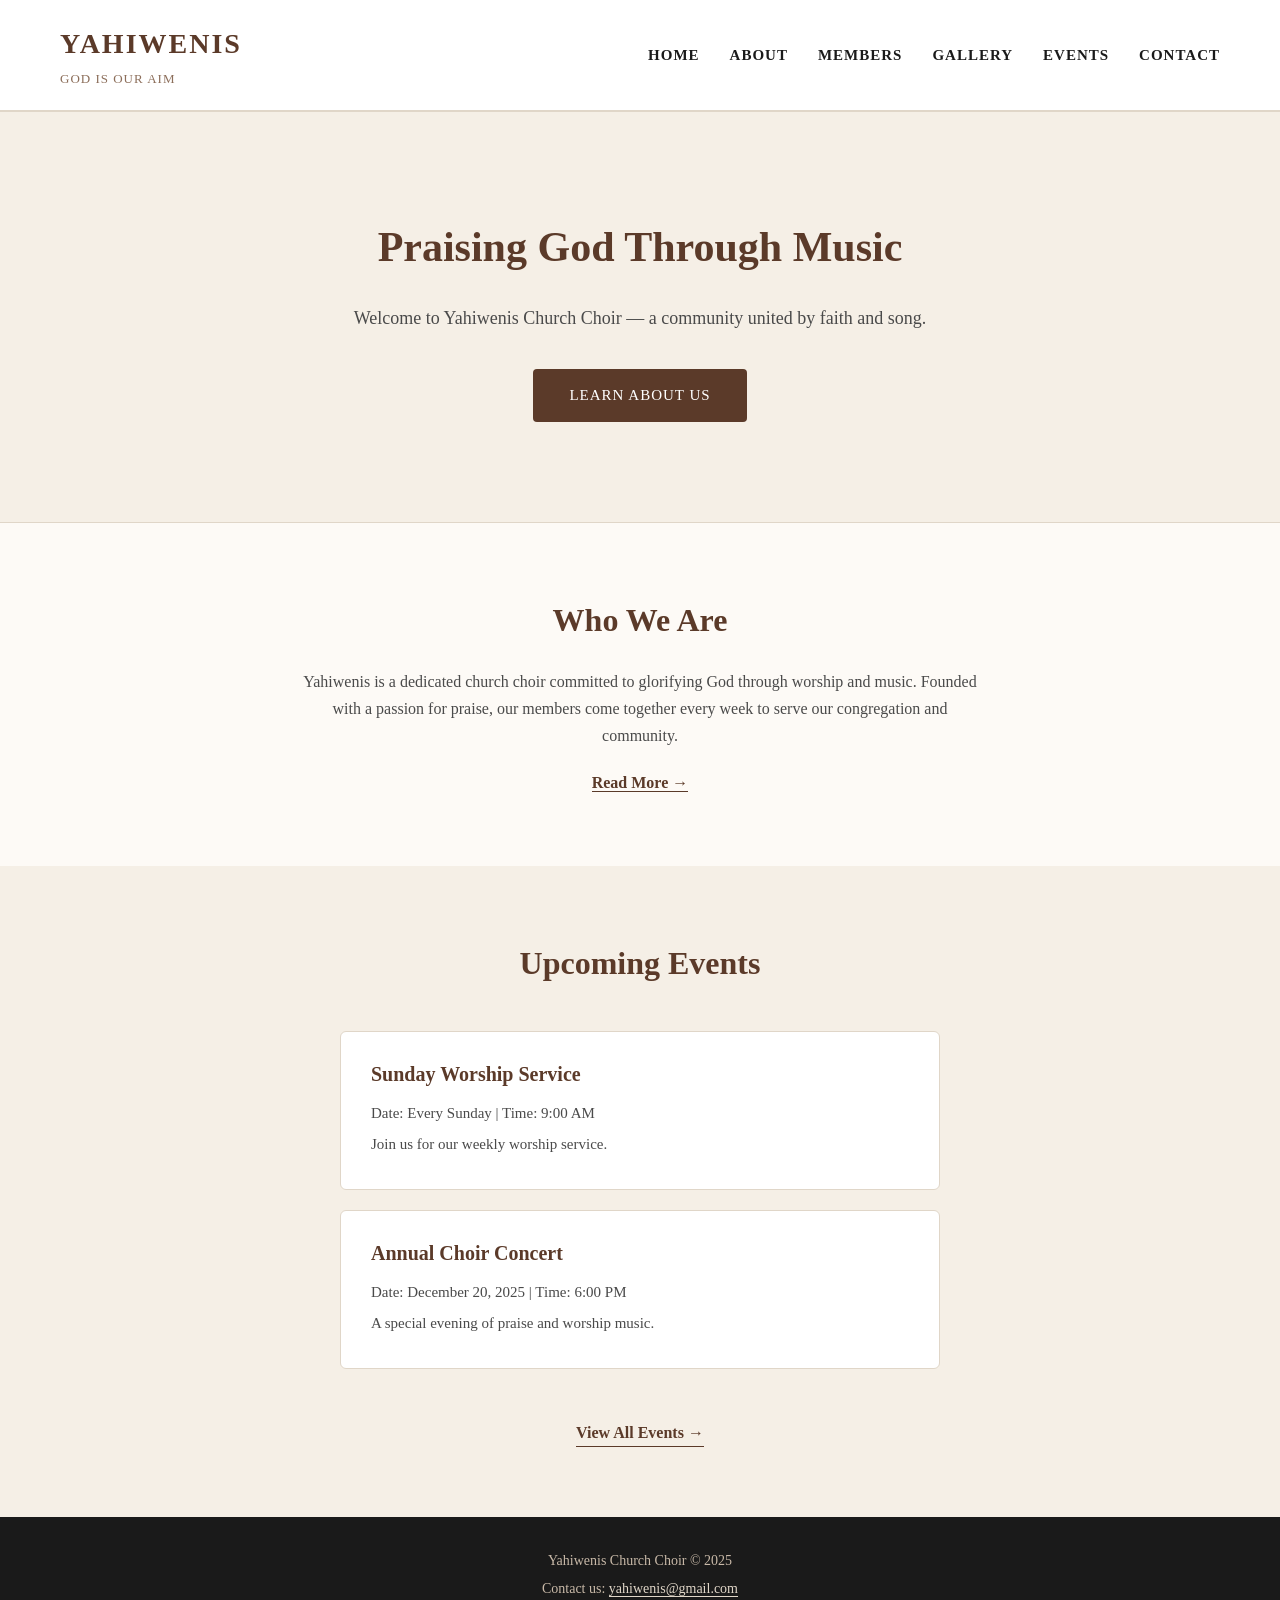
==== index.html @ bdcddf82 "Initial commit - Yahiwenis Choir website" ====
<!DOCTYPE html>
<html lang="en">

  <head>
    <meta charset="UTF-8">
    <meta name="viewport" content="width=device-width, initial-scale=1.0">
    <meta name="description" content="Yahiwenis Church Choir - Praising God through music">
    <title>Yahiwenis Church Choir</title>
    <link rel="stylesheet" href="styles.css">
  </head>

  <body>

    <!-- HEADER & NAVIGATION -->
    <header>
      <div class="logo">
        <h1>YAHIWENIS</h1>
        <p>GOD IS OUR AIM</p>
      </div>

      <nav>
        <ul>
          <li><a href="index.html">Home</a></li>
          <li><a href="about.html">About</a></li>
          <li><a href="members.html">Members</a></li>
          <li><a href="gallery.html">Gallery</a></li>
          <li><a href="events.html">Events</a></li>
          <li><a href="contact.html">Contact</a></li>
        </ul>
      </nav>
    </header>

     
    <main>

      
      <section class="hero">
        <h2>Praising God Through Music</h2>
        <p>Welcome to Yahiwenis Church Choir — a community united by faith and song.</p>
        <a href="about.html" class="btn">Learn About Us</a>
      </section>

      
      <section class="about-preview">
        <h2>Who We Are</h2>
        <p>
          Yahiwenis is a dedicated church choir committed to glorifying God 
          through worship and music. Founded with a passion for praise, 
          our members come together every week to serve our congregation 
          and community.
        </p>
        <a href="about.html">Read More →</a>
      </section>

      
      <section class="events-preview">
        <h2>Upcoming Events</h2>

        <article class="event-card">
          <h3>Sunday Worship Service</h3>
          <p>Date: Every Sunday | Time: 9:00 AM</p>
          <p>Join us for our weekly worship service.</p>
        </article>

        <article class="event-card">
          <h3>Annual Choir Concert</h3>
          <p>Date: December 20, 2025 | Time: 6:00 PM</p>
          <p>A special evening of praise and worship music.</p>
        </article>

        <a href="events.html">View All Events →</a>
      </section>

    </main>

     
    <footer>
      <p>Yahiwenis Church Choir &copy; 2025</p>
      <p>Contact us: <a href="mailto:yahiwenis@gmail.com">yahiwenis@gmail.com</a></p>
    </footer>
   <script src="yahiwenis.js"></script>

  </body>

</html>
---- styles.css ----
/* ===== BASE RESET ===== */
* {
  margin: 0;
  padding: 0;
  box-sizing: border-box;
}

body {
  font-family: 'Georgia', serif;
  background-color: #fdfaf6;
  color: #1a1a1a;
  line-height: 1.7;
}

a {
  text-decoration: none;
  color: inherit;
}

ul {
  list-style: none;
}
/* ===== HEADER ===== */
header {
  display: flex;
  justify-content: space-between;
  align-items: center;
  padding: 20px 60px;
  background-color: #ffffff;
  border-bottom: 2px solid #e0d6c8;
  position: sticky;
  top: 0;
  z-index: 100;
}

.logo h1 {
  font-size: 28px;
  color: #5b3a29;
  letter-spacing: 2px;
  text-transform: uppercase;
}

.logo p {
  font-size: 13px;
  color: #8c6e5a;
  letter-spacing: 1px;
}

nav ul {
  display: flex;
  gap: 30px;
}

nav ul li a {
  font-size: 15px;
  color: #1a1a1a;
  font-weight: bold;
  letter-spacing: 1px;
  text-transform: uppercase;
  padding-bottom: 4px;
  border-bottom: 2px solid transparent;
  transition: all 0.3s ease;
}

nav ul li a:hover {
  color: #5b3a29;
  border-bottom: 2px solid #5b3a29;
}
/* ===== HERO ===== */
.hero {
  text-align: center;
  padding: 100px 60px;
  background-color: #f5efe6;
  border-bottom: 1px solid #e0d6c8;
}

.hero h2 {
  font-size: 42px;
  color: #5b3a29;
  margin-bottom: 20px;
}

.hero p {
  font-size: 18px;
  color: #4a4a4a;
  margin-bottom: 35px;
  max-width: 600px;
  margin-left: auto;
  margin-right: auto;
}

.btn {
  display: inline-block;
  padding: 14px 36px;
  background-color: #5b3a29;
  color: #ffffff;
  border-radius: 4px;
  font-size: 15px;
  letter-spacing: 1px;
  text-transform: uppercase;
  transition: background-color 0.3s ease;
}

.btn:hover {
  background-color: #3d2519;
}
/* ===== ABOUT PREVIEW ===== */
.about-preview {
  padding: 70px 60px;
  max-width: 800px;
  margin: 0 auto;
  text-align: center;
}

.about-preview h2 {
  font-size: 32px;
  color: #5b3a29;
  margin-bottom: 20px;
}

.about-preview p {
  font-size: 16px;
  color: #4a4a4a;
  margin-bottom: 20px;
}

.about-preview a {
  color: #5b3a29;
  font-weight: bold;
  border-bottom: 1px solid #5b3a29;
}

/* ===== EVENTS PREVIEW ===== */
.events-preview {
  padding: 70px 60px;
  background-color: #f5efe6;
  text-align: center;
}

.events-preview h2 {
  font-size: 32px;
  color: #5b3a29;
  margin-bottom: 40px;
}

.events-preview > a {
  display: inline-block;
  margin-top: 30px;
  color: #5b3a29;
  font-weight: bold;
  border-bottom: 1px solid #5b3a29;
}

.event-card {
  background-color: #ffffff;
  border: 1px solid #e0d6c8;
  border-radius: 6px;
  padding: 25px 30px;
  margin: 0 auto 20px auto;
  max-width: 600px;
  text-align: left;
}

.event-card h3 {
  font-size: 20px;
  color: #5b3a29;
  margin-bottom: 10px;
}

.event-card p {
  font-size: 15px;
  color: #4a4a4a;
  margin-bottom: 6px;
}
/* ===== FOOTER ===== */
footer {
  text-align: center;
  padding: 30px 60px;
  background-color: #1a1a1a;
  color: #c8b9a8;
  font-size: 14px;
  line-height: 2;
}

footer a {
  color: #e0d6c8;
  border-bottom: 1px solid #e0d6c8;
}
/* ===== PAGE HERO (shared across all inner pages) ===== */
.page-hero {
  text-align: center;
  padding: 60px 60px;
  background-color: #f5efe6;
  border-bottom: 1px solid #e0d6c8;
}

.page-hero h2 {
  font-size: 36px;
  color: #5b3a29;
  margin-bottom: 10px;
}

.page-hero p {
  font-size: 16px;
  color: #6b6b6b;
}

/* ===== ABOUT STORY ===== */
.about-story {
  max-width: 800px;
  margin: 0 auto;
  padding: 70px 60px;
}

.about-block {
  margin-bottom: 50px;
}

.about-block h3 {
  font-size: 24px;
  color: #5b3a29;
  margin-bottom: 15px;
  padding-bottom: 8px;
  border-bottom: 1px solid #e0d6c8;
}

.about-block p {
  font-size: 16px;
  color: #4a4a4a;
  margin-bottom: 12px;
}

/* ===== QUOTE SECTION ===== */
.quote-section {
  background-color: #5b3a29;
  text-align: center;
  padding: 60px 60px;
}

.quote-section blockquote {
  font-size: 22px;
  color: #fdfaf6;
  font-style: italic;
  max-width: 700px;
  margin: 0 auto 15px auto;
  line-height: 1.8;
}

.quote-section cite {
  font-size: 15px;
  color: #e0d6c8;
}
/* ===== MEMBERS SECTION ===== */
.members-section {
  padding: 70px 60px;
  max-width: 1100px;
  margin: 0 auto;
}

.members-group-title {
  font-size: 22px;
  color: #5b3a29;
  margin-bottom: 25px;
  padding-bottom: 8px;
  border-bottom: 1px solid #e0d6c8;
}

.members-grid {
  display: grid;
  grid-template-columns: repeat(3, 1fr);
  gap: 25px;
  margin-bottom: 50px;
}

.member-card {
  background-color: #ffffff;
  border: 1px solid #e0d6c8;
  border-radius: 8px;
  padding: 25px 20px;
  text-align: center;
  transition: box-shadow 0.3s ease;
}

.member-card:hover {
  box-shadow: 0 4px 16px rgba(0, 0, 0, 0.1);
}

.member-photo {
  width: 90px;
  height: 90px;
  border-radius: 50%;
  margin: 0 auto 15px auto;
}

.member-photo.placeholder {
  background-color: #e0d6c8;
  border: 2px solid #c8b9a8;
}

.member-card h4 {
  font-size: 17px;
  color: #1a1a1a;
  margin-bottom: 5px;
}

.member-role {
  font-size: 13px;
  color: #5b3a29;
  font-weight: bold;
  text-transform: uppercase;
  letter-spacing: 1px;
  margin-bottom: 10px;
}

.member-bio {
  font-size: 14px;
  color: #6b6b6b;
  line-height: 1.6;
}
/* ===== EVENTS SECTION ===== */
.events-section {
  padding: 70px 60px;
  max-width: 900px;
  margin: 0 auto;
}

.past-events {
  background-color: #f5efe6;
  max-width: 100%;
  padding: 70px 60px;
}

.past-events .events-list {
  max-width: 900px;
  margin: 0 auto;
}

.events-group-title {
  font-size: 22px;
  color: #5b3a29;
  margin-bottom: 30px;
  padding-bottom: 8px;
  border-bottom: 1px solid #e0d6c8;
}

.events-list {
  display: flex;
  flex-direction: column;
  gap: 20px;
}

.event-detail-card {
  display: flex;
  gap: 25px;
  background-color: #ffffff;
  border: 1px solid #e0d6c8;
  border-radius: 8px;
  padding: 25px;
  transition: box-shadow 0.3s ease;
}

.event-detail-card:hover {
  box-shadow: 0 4px 16px rgba(0, 0, 0, 0.1);
}

.event-detail-card.past {
  opacity: 0.75;
}

.event-date {
  display: flex;
  flex-direction: column;
  align-items: center;
  justify-content: center;
  background-color: #5b3a29;
  color: #ffffff;
  border-radius: 6px;
  min-width: 65px;
  padding: 10px;
  text-align: center;
}

.event-date.past-date {
  background-color: #a08070;
}

.event-day {
  font-size: 28px;
  font-weight: bold;
  line-height: 1;
}

.event-month {
  font-size: 13px;
  text-transform: uppercase;
  letter-spacing: 1px;
  margin-top: 4px;
}

.event-info h4 {
  font-size: 19px;
  color: #1a1a1a;
  margin-bottom: 6px;
}

.event-meta {
  font-size: 13px;
  color: #5b3a29;
  font-weight: bold;
  text-transform: uppercase;
  letter-spacing: 1px;
  margin-bottom: 10px;
}

.event-info p {
  font-size: 15px;
  color: #4a4a4a;
  line-height: 1.7;
}
/* ===== GALLERY SECTION ===== */
.gallery-section {
  padding: 70px 60px;
  max-width: 1100px;
  margin: 0 auto;
}

.gallery-filters {
  display: flex;
  gap: 12px;
  margin-bottom: 40px;
  flex-wrap: wrap;
}

.filter-btn {
  padding: 10px 24px;
  border: 2px solid #5b3a29;
  background-color: transparent;
  color: #5b3a29;
  font-size: 14px;
  font-weight: bold;
  letter-spacing: 1px;
  text-transform: uppercase;
  border-radius: 4px;
  cursor: pointer;
  transition: all 0.3s ease;
}

.filter-btn:hover {
  background-color: #5b3a29;
  color: #ffffff;
}

.filter-btn.active {
  background-color: #5b3a29;
  color: #ffffff;
}

.gallery-grid {
  display: grid;
  grid-template-columns: repeat(3, 1fr);
  gap: 25px;
}

.gallery-item {
  border-radius: 8px;
  overflow: hidden;
  border: 1px solid #e0d6c8;
  background-color: #ffffff;
  transition: box-shadow 0.3s ease;
}

.gallery-item:hover {
  box-shadow: 0 4px 16px rgba(0, 0, 0, 0.12);
}

.gallery-photo {
  width: 100%;
  height: 200px;
}

.gallery-photo.placeholder {
  background-color: #e0d6c8;
}

.gallery-caption {
  padding: 12px 15px;
  font-size: 14px;
  color: #4a4a4a;
  text-align: center;
}
/* ===== CONTACT SECTION ===== */
.contact-section {
  display: flex;
  gap: 60px;
  padding: 70px 60px;
  max-width: 1100px;
  margin: 0 auto;
}

.contact-form-wrapper {
  flex: 2;
}

.contact-form-wrapper h3 {
  font-size: 24px;
  color: #5b3a29;
  margin-bottom: 30px;
  padding-bottom: 8px;
  border-bottom: 1px solid #e0d6c8;
}

.form-group {
  display: flex;
  flex-direction: column;
  margin-bottom: 22px;
}

.form-group label {
  font-size: 14px;
  font-weight: bold;
  color: #1a1a1a;
  margin-bottom: 8px;
  letter-spacing: 0.5px;
}

.form-group input,
.form-group select,
.form-group textarea {
  padding: 12px 15px;
  border: 1px solid #e0d6c8;
  border-radius: 4px;
  font-size: 15px;
  font-family: 'Georgia', serif;
  color: #1a1a1a;
  background-color: #fdfaf6;
  outline: none;
  transition: border-color 0.3s ease;
}

.form-group input:focus,
.form-group select:focus,
.form-group textarea:focus {
  border-color: #5b3a29;
}

.form-group textarea {
  resize: vertical;
}

/* ===== CONTACT INFO ===== */
.contact-info-wrapper {
  flex: 1;
}

.contact-info-wrapper h3 {
  font-size: 24px;
  color: #5b3a29;
  margin-bottom: 30px;
  padding-bottom: 8px;
  border-bottom: 1px solid #e0d6c8;
}

.contact-info-block {
  margin-bottom: 30px;
}

.contact-info-block h4 {
  font-size: 14px;
  font-weight: bold;
  color: #5b3a29;
  text-transform: uppercase;
  letter-spacing: 1px;
  margin-bottom: 8px;
}

.contact-info-block p {
  font-size: 15px;
  color: #4a4a4a;
  line-height: 1.8;
}

.contact-info-block a {
  color: #5b3a29;
  border-bottom: 1px solid #5b3a29;
}
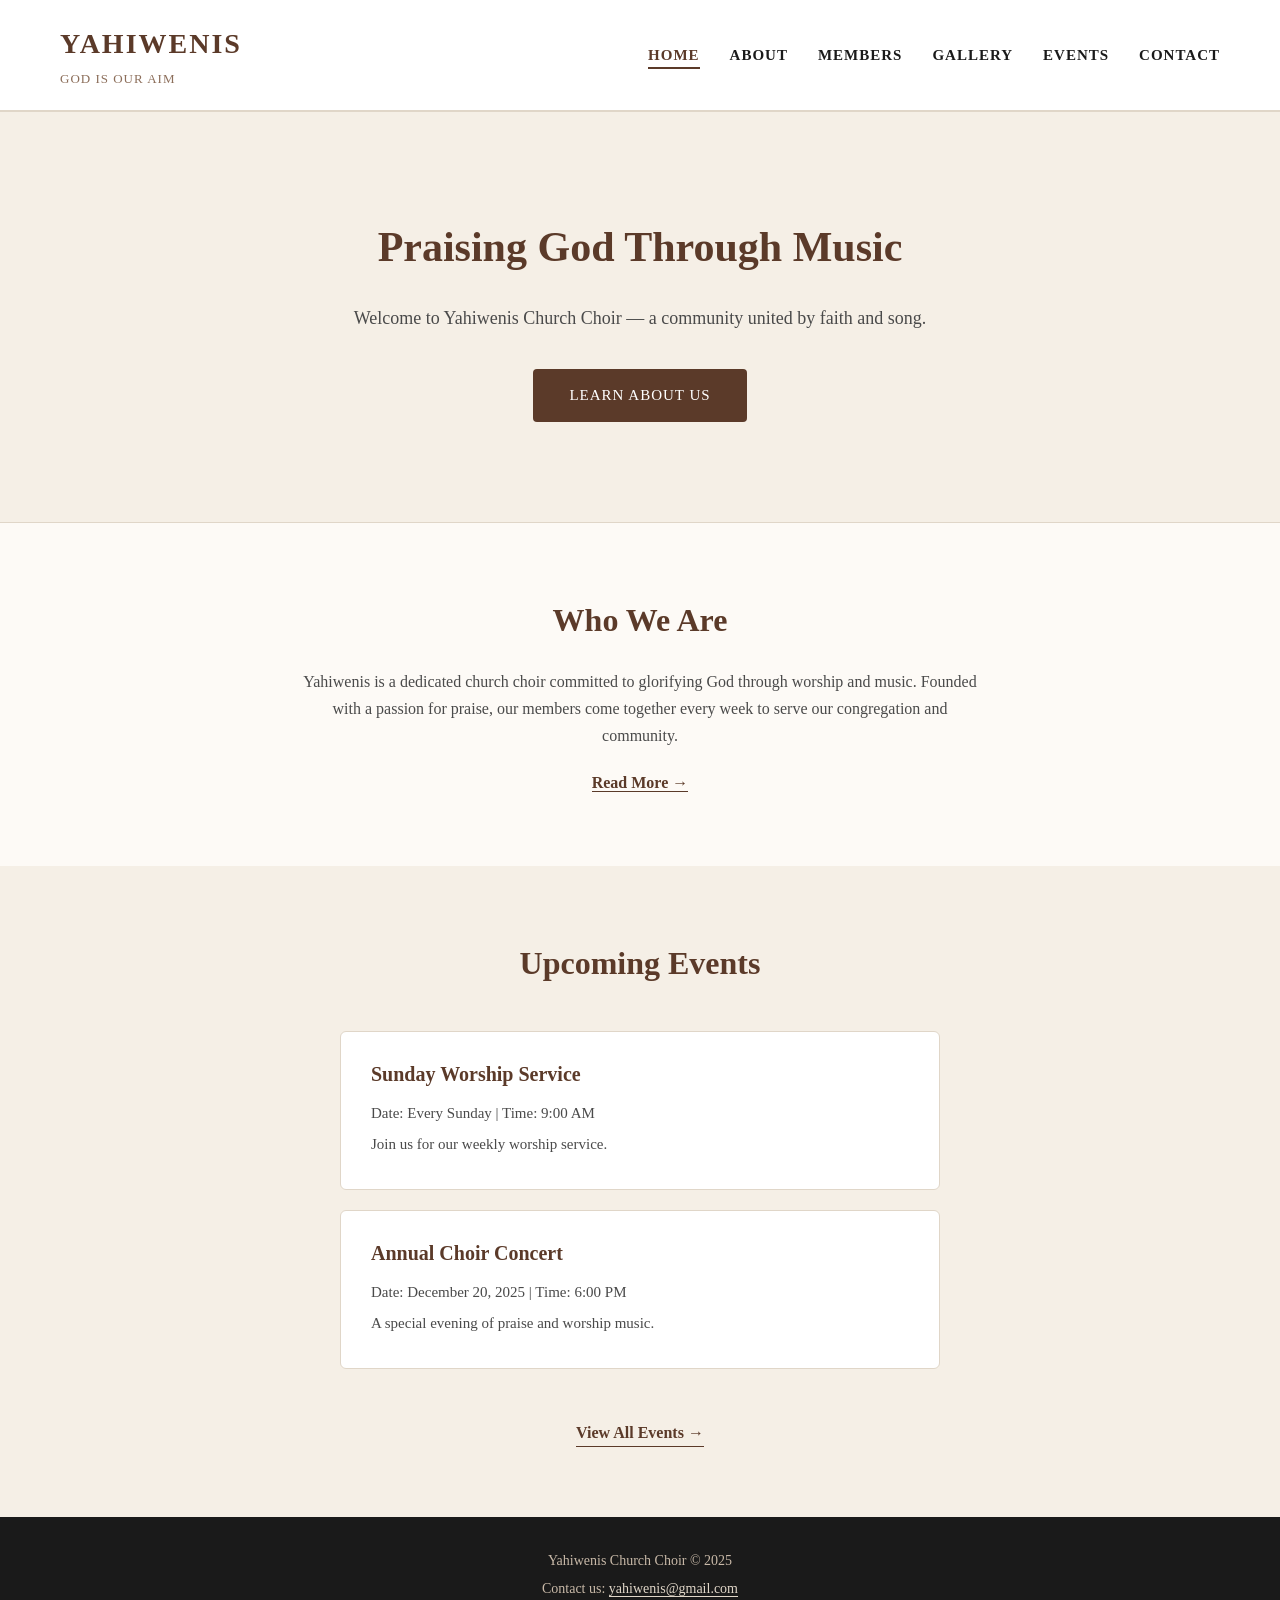
==== commit baadefc8: "Add JavaScript - hamburger menu, active nav, form validation, smooth scroll" ====
--- a/index.html
+++ b/index.html
@@ -19,15 +19,16 @@
       </div>
 
       <nav>
-        <ul>
-          <li><a href="index.html">Home</a></li>
-          <li><a href="about.html">About</a></li>
-          <li><a href="members.html">Members</a></li>
-          <li><a href="gallery.html">Gallery</a></li>
-          <li><a href="events.html">Events</a></li>
-          <li><a href="contact.html">Contact</a></li>
-        </ul>
-      </nav>
+  <button class="hamburger" id="hamburger">☰</button>
+  <ul id="nav-links">
+    <li><a href="index.html">Home</a></li>
+    <li><a href="about.html">About</a></li>
+    <li><a href="members.html">Members</a></li>
+    <li><a href="gallery.html">Gallery</a></li>
+    <li><a href="events.html">Events</a></li>
+    <li><a href="contact.html">Contact</a></li>
+  </ul>
+</nav>
     </header>
 
      
--- a/styles.css
+++ b/styles.css
@@ -582,4 +582,62 @@
 .contact-info-block a {
   color: #5b3a29;
   border-bottom: 1px solid #5b3a29;
+}
+
+.hamburger {
+  display: none;
+  font-size: 1.8rem;
+  background: none;
+  border: none;
+  color: #ffffff;
+  cursor: pointer;
+}
+
+@media (max-width: 768px) {
+  .hamburger {
+    display: block;
+  }
+
+  #nav-links {
+    display: none;
+    flex-direction: column;
+    align-items: center;
+    width: 100%;
+    gap: 10px;
+    padding: 10px 0;
+  }
+
+  #nav-links.open {
+    display: flex;
+  }
+}
+
+@media (max-width: 768px) {
+  header {
+    flex-direction: column;
+    align-items: flex-start;
+    padding: 20px;
+  }
+
+  .hamburger {
+    display: block;
+    color: #5b3a29;
+  }
+
+  nav {
+    width: 100%;
+  }
+
+  #nav-links {
+    display: none;
+    flex-direction: column;
+    align-items: flex-start;
+    width: 100%;
+    gap: 10px;
+    padding: 10px 0;
+  }
+
+  #nav-links.open {
+    display: flex;
+  }
 }
